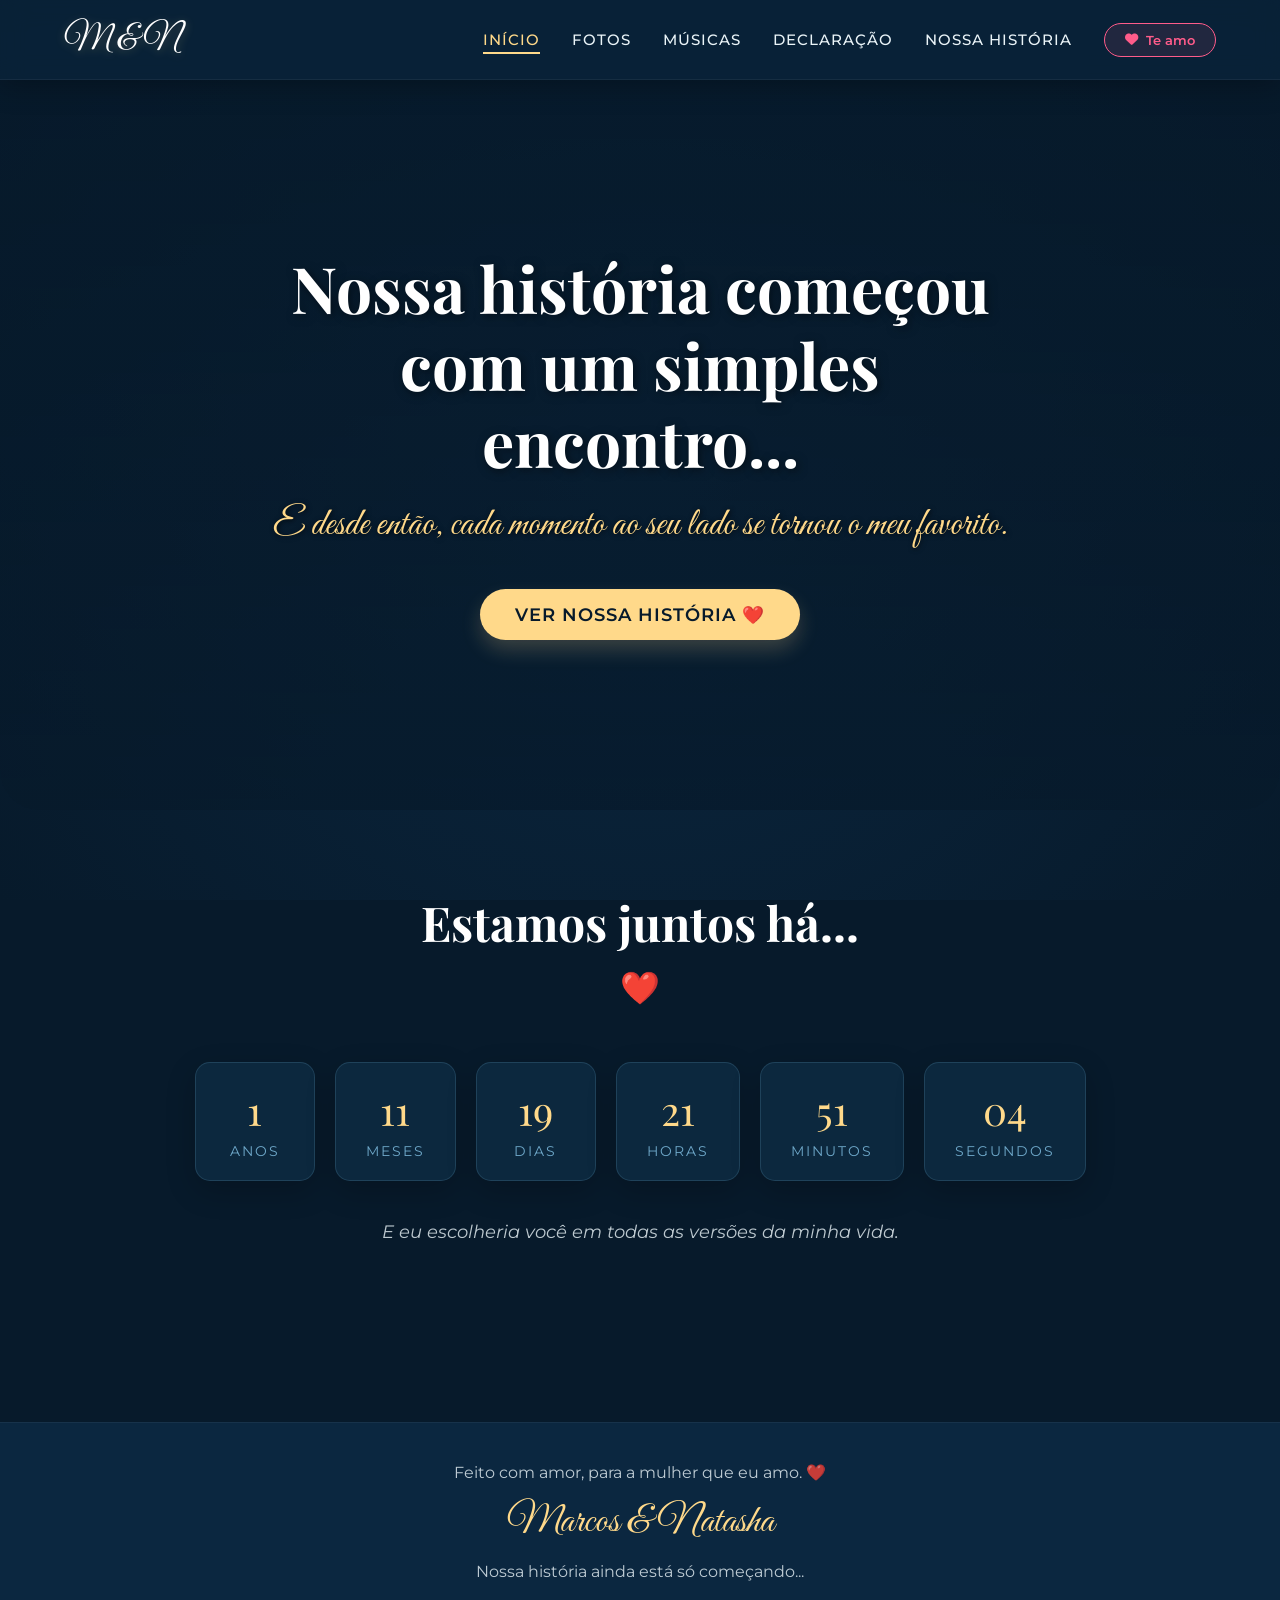
==== projeto_pessoal/index.html @ 0ad1b9a9 "projeto pessoal" ====
<!DOCTYPE html>
<html lang="pt-BR">
<head>
    <meta charset="UTF-8">
    <meta name="viewport" content="width=device-width, initial-scale=1.0">
    <title>Para Natasha, com amor ❤️</title>
    
    <!-- Google Fonts -->
    <link rel="preconnect" href="https://fonts.googleapis.com">
    <link rel="preconnect" href="https://fonts.gstatic.com" crossorigin>
    <link href="https://fonts.googleapis.com/css2?family=Great+Vibes&family=Montserrat:wght@300;400;500;600&family=Playfair+Display:ital,wght@0,400;0,600;0,700;1,400&display=swap" rel="stylesheet">
    
    <!-- Font Awesome -->
    <link rel="stylesheet" href="https://cdnjs.cloudflare.com/ajax/libs/font-awesome/6.4.0/css/all.min.css">

    <style>
        /* ==================== VARIÁVEIS DE CORES ==================== */
        :root {
            --azul-profundo: #071A2B;
            --azul-noite: #0B2740;
            --azul-romantico: #163F5C;
            --azul-claro: #6FA8C9;
            --azul-brilho: #A8D8F0;
            --branco: #FFFFFF;
            --branco-suave: #EAF4F8;
            --rosa-coracao: #FF5C8A;
            --dourado: #FFD98A;
            
            --font-title: 'Playfair Display', serif;
            --font-text: 'Montserrat', sans-serif;
            --font-cursive: 'Great Vibes', cursive;
        }

        /* ==================== RESET GLOBAL ==================== */
        * {
            margin: 0;
            padding: 0;
            box-sizing: border-box;
        }

        body {
            background-color: var(--azul-profundo);
            color: var(--branco-suave);
            font-family: var(--font-text);
            overflow-x: hidden;
            position: relative;
        }

        /* ==================== BACKGROUND ANIMADO ==================== */
        #animated-background {
            position: fixed;
            top: 0;
            left: 0;
            width: 100vw;
            height: 100vh;
            z-index: -1;
            background: radial-gradient(circle at center, var(--azul-noite) 0%, var(--azul-profundo) 100%);
            overflow: hidden;
        }

        .particle, .floating-heart {
            position: absolute;
            bottom: -10vh;
            pointer-events: none;
            opacity: 0;
        }

        .particle {
            background: var(--azul-brilho);
            border-radius: 50%;
            animation: floatUp infinite linear;
        }

        .floating-heart {
            color: var(--rosa-coracao);
            animation: floatHeart infinite ease-in;
            font-size: 1rem;
            filter: drop-shadow(0 0 5px rgba(255, 92, 138, 0.5));
        }

        @keyframes floatUp {
            0% { transform: translateY(0); opacity: 0; }
            10% { opacity: 0.8; }
            90% { opacity: 0.5; }
            100% { transform: translateY(-110vh); opacity: 0; }
        }

        @keyframes floatHeart {
            0% { transform: translateY(0) scale(0.8) rotate(0deg); opacity: 0; }
            20% { opacity: 0.6; }
            100% { transform: translateY(-110vh) scale(1.2) rotate(45deg); opacity: 0; }
        }

        /* ==================== HEADER & NAVEGAÇÃO ==================== */
        header {
            position: fixed;
            top: 0;
            width: 100%;
            height: 80px;
            display: flex;
            justify-content: space-between;
            align-items: center;
            padding: 0 5%;
            background: rgba(11, 39, 64, 0.6);
            backdrop-filter: blur(12px);
            -webkit-backdrop-filter: blur(12px);
            border-bottom: 1px solid rgba(255, 255, 255, 0.05);
            box-shadow: 0 4px 30px rgba(0, 0, 0, 0.3);
            z-index: 100;
            transition: all 0.3s ease;
        }

        .logo {
            font-family: var(--font-cursive);
            font-size: 2.2rem;
            color: var(--branco);
            cursor: pointer;
            text-shadow: 0 2px 10px rgba(255, 217, 138, 0.3);
            transition: color 0.3s ease;
        }

        .logo:hover {
            color: var(--dourado);
        }

        nav {
            display: flex;
            gap: 2rem;
            align-items: center;
        }

        nav a {
            color: var(--branco-suave);
            text-decoration: none;
            font-size: 0.95rem;
            font-weight: 500;
            text-transform: uppercase;
            letter-spacing: 1px;
            position: relative;
            cursor: pointer;
            transition: color 0.3s ease;
        }

        nav a::after {
            content: '';
            position: absolute;
            width: 0%;
            height: 2px;
            bottom: -5px;
            left: 0;
            background-color: var(--dourado);
            transition: width 0.3s ease;
        }

        nav a:hover, nav a.active {
            color: var(--dourado);
        }

        nav a:hover::after, nav a.active::after {
            width: 100%;
        }

        .btn-love {
            background: rgba(255, 92, 138, 0.1);
            border: 1px solid var(--rosa-coracao);
            color: var(--rosa-coracao);
            padding: 8px 20px;
            border-radius: 30px;
            cursor: pointer;
            font-weight: 600;
            transition: all 0.3s ease;
            font-family: var(--font-text);
            display: flex;
            align-items: center;
            gap: 8px;
        }

        .btn-love:hover {
            background: var(--rosa-coracao);
            color: var(--branco);
            box-shadow: 0 0 15px rgba(255, 92, 138, 0.5);
        }

        .menu-toggle {
            display: none;
            font-size: 1.8rem;
            color: var(--branco);
            cursor: pointer;
        }

        /* ==================== SPA SECTIONS ==================== */
        .spa-section {
            display: none;
            min-height: 100vh;
            padding-top: 80px;
            padding-bottom: 50px;
            animation: fadeIn 0.8s ease forwards;
        }

        .spa-section.active {
            display: block;
        }

        @keyframes fadeIn {
            from { opacity: 0; transform: translateY(15px); }
            to { opacity: 1; transform: translateY(0); }
        }

        /* ==================== INÍCIO (HERO) ==================== */
        .hero {
            position: relative;
            height: 90vh;
            display: flex;
            flex-direction: column;
            justify-content: center;
            align-items: center;
            text-align: center;
            padding: 0 20px;
            background-image: linear-gradient(rgba(7, 26, 43, 0.85), rgba(7, 26, 43, 0.7)), url('https://images.unsplash.com/photo-1518133910546-b6c2fb7d79e3?auto=format&fit=crop&q=80');
            background-size: cover;
            background-position: center;
            background-attachment: fixed;
            border-radius: 0 0 40px 40px;
            margin-top: -80px;
            padding-top: 80px;
        }

        .hero h1 {
            font-family: var(--font-title);
            font-size: clamp(2rem, 5vw, 4rem);
            color: var(--branco);
            margin-bottom: 20px;
            text-shadow: 2px 2px 10px rgba(0,0,0,0.5);
            max-width: 800px;
            line-height: 1.2;
        }

        .hero p {
            font-family: var(--font-cursive);
            font-size: clamp(1.5rem, 3vw, 2.5rem);
            color: var(--dourado);
            margin-bottom: 40px;
            text-shadow: 1px 1px 5px rgba(0,0,0,0.8);
        }

        .btn-primary {
            background: var(--dourado);
            color: var(--azul-profundo);
            padding: 15px 35px;
            border: none;
            border-radius: 30px;
            font-size: 1.1rem;
            font-weight: 600;
            font-family: var(--font-text);
            cursor: pointer;
            transition: all 0.3s ease;
            box-shadow: 0 10px 20px rgba(255, 217, 138, 0.2);
            text-transform: uppercase;
            letter-spacing: 1px;
        }

        .btn-primary:hover {
            transform: translateY(-3px);
            box-shadow: 0 15px 25px rgba(255, 217, 138, 0.4);
            background: #fff;
        }

        /* ==================== CONTADOR ==================== */
        .counter-section {
            padding: 80px 20px;
            text-align: center;
        }

        .section-title {
            font-family: var(--font-title);
            font-size: clamp(2rem, 4vw, 3rem);
            color: var(--branco);
            margin-bottom: 15px;
            text-align: center;
        }

        .section-subtitle {
            font-family: var(--font-cursive);
            font-size: 2rem;
            color: var(--rosa-coracao);
            text-align: center;
            margin-bottom: 50px;
        }

        .counter-container {
            display: flex;
            justify-content: center;
            flex-wrap: wrap;
            gap: 20px;
            max-width: 900px;
            margin: 0 auto 40px auto;
        }

        .counter-box {
            background: rgba(22, 63, 92, 0.4);
            border: 1px solid rgba(111, 168, 201, 0.2);
            backdrop-filter: blur(10px);
            padding: 20px 30px;
            border-radius: 15px;
            min-width: 120px;
            box-shadow: 0 10px 30px rgba(0,0,0,0.2);
            transition: transform 0.3s ease;
        }

        .counter-box:hover {
            transform: scale(1.05);
            border-color: var(--dourado);
        }

        .counter-number {
            font-family: var(--font-title);
            font-size: 2.5rem;
            color: var(--dourado);
            display: block;
            margin-bottom: 5px;
        }

        .counter-label {
            font-size: 0.85rem;
            text-transform: uppercase;
            letter-spacing: 2px;
            color: var(--azul-claro);
        }

        .counter-msg {
            font-style: italic;
            font-size: 1.1rem;
            color: var(--branco-suave);
            opacity: 0.8;
        }

        /* ==================== GALERIA DE FOTOS ==================== */
        .gallery-container {
            max-width: 1200px;
            margin: 0 auto;
            padding: 0 20px;
            display: grid;
            grid-template-columns: repeat(auto-fill, minmax(280px, 1fr));
            gap: 25px;
        }

        .gallery-item {
            position: relative;
            border-radius: 15px;
            overflow: hidden;
            cursor: pointer;
            box-shadow: 0 10px 20px rgba(0,0,0,0.3);
            aspect-ratio: 4/5;
        }

        .gallery-item img {
            width: 100%;
            height: 100%;
            object-fit: cover;
            transition: transform 0.6s ease;
        }

        .gallery-overlay {
            position: absolute;
            top: 0;
            left: 0;
            width: 100%;
            height: 100%;
            background: linear-gradient(to top, rgba(7, 26, 43, 0.9), transparent);
            display: flex;
            align-items: flex-end;
            padding: 20px;
            opacity: 0;
            transition: opacity 0.4s ease;
        }

        .gallery-item:hover img {
            transform: scale(1.1);
        }

        .gallery-item:hover .gallery-overlay {
            opacity: 1;
        }
        
        .gallery-overlay p {
            font-family: var(--font-cursive);
            font-size: 1.8rem;
            color: var(--branco);
            text-shadow: 1px 1px 3px rgba(0,0,0,0.8);
        }

        /* ==================== LIGHTBOX ==================== */
        .lightbox {
            display: none;
            position: fixed;
            top: 0; left: 0; width: 100%; height: 100%;
            background: rgba(7, 26, 43, 0.95);
            z-index: 1000;
            justify-content: center;
            align-items: center;
            flex-direction: column;
            backdrop-filter: blur(10px);
        }

        .lightbox.active {
            display: flex;
            animation: fadeIn 0.3s ease;
        }

        .lightbox img {
            max-width: 90%;
            max-height: 75vh;
            border-radius: 10px;
            box-shadow: 0 0 50px rgba(0,0,0,0.5);
            border: 2px solid rgba(255,255,255,0.1);
        }

        .lightbox-caption {
            font-family: var(--font-cursive);
            font-size: 2.2rem;
            color: var(--dourado);
            margin-top: 20px;
            text-align: center;
        }

        .lightbox-close {
            position: absolute;
            top: 30px; right: 40px;
            font-size: 2rem;
            color: var(--branco);
            cursor: pointer;
            transition: color 0.3s;
        }

        .lightbox-close:hover { color: var(--rosa-coracao); }

        .lightbox-nav {
            position: absolute;
            top: 50%;
            transform: translateY(-50%);
            font-size: 2.5rem;
            color: rgba(255,255,255,0.5);
            cursor: pointer;
            transition: color 0.3s;
        }

        .lightbox-nav:hover { color: var(--branco); }
        .lightbox-prev { left: 40px; }
        .lightbox-next { right: 40px; }

        /* ==================== MÚSICAS ==================== */
        .music-container {
            max-width: 1000px;
            margin: 0 auto;
            padding: 0 20px;
            display: grid;
            grid-template-columns: repeat(auto-fit, minmax(300px, 1fr));
            gap: 30px;
        }

        .music-card {
            background: rgba(22, 63, 92, 0.3);
            border-radius: 20px;
            padding: 20px;
            display: flex;
            flex-direction: column;
            align-items: center;
            text-align: center;
            border: 1px solid rgba(255,255,255,0.05);
            transition: transform 0.3s, box-shadow 0.3s;
        }

        .music-card:hover {
            transform: translateY(-5px);
            box-shadow: 0 15px 30px rgba(0,0,0,0.3);
            border-color: rgba(111, 168, 201, 0.3);
        }

        .music-card.highlight {
            border: 1px solid var(--dourado);
            background: linear-gradient(145deg, rgba(22, 63, 92, 0.5), rgba(7, 26, 43, 0.8));
            transform: scale(1.02);
        }

        .music-card.highlight:hover {
            transform: scale(1.05);
            box-shadow: 0 15px 40px rgba(255, 217, 138, 0.15);
        }

        .music-cover {
            width: 150px;
            height: 150px;
            border-radius: 50%;
            object-fit: cover;
            margin-bottom: 20px;
            box-shadow: 0 10px 20px rgba(0,0,0,0.4);
            border: 4px solid var(--azul-noite);
            animation: rotateSlow 15s linear infinite;
            animation-play-state: paused;
        }

        .music-card.playing .music-cover {
            animation-play-state: running;
            border-color: var(--rosa-coracao);
        }

        @keyframes rotateSlow { 100% { transform: rotate(360deg); } }

        .music-title { font-family: var(--font-title); font-size: 1.3rem; margin-bottom: 5px; }
        .music-artist { color: var(--azul-claro); font-size: 0.9rem; margin-bottom: 15px; }
        .music-msg { font-size: 0.9rem; font-style: italic; opacity: 0.8; margin-bottom: 20px; line-height: 1.5; }

        .player-controls {
            display: flex;
            align-items: center;
            gap: 15px;
            width: 100%;
        }

        .btn-play {
            background: var(--dourado);
            color: var(--azul-profundo);
            width: 40px; height: 40px;
            border-radius: 50%;
            display: flex; justify-content: center; align-items: center;
            border: none; cursor: pointer;
            transition: transform 0.2s;
        }
        .btn-play:hover { transform: scale(1.1); }

        .progress-bar {
            flex-grow: 1;
            height: 4px;
            background: rgba(255,255,255,0.1);
            border-radius: 2px;
            position: relative;
            overflow: hidden;
        }

        .progress {
            position: absolute;
            top: 0; left: 0; height: 100%;
            background: var(--dourado);
            width: 0%;
            transition: width 0.1s linear;
        }

        /* ==================== DECLARAÇÃO ==================== */
        .declaration-container {
            max-width: 800px;
            margin: 0 auto;
            padding: 0 20px;
            display: flex;
            flex-direction: column;
            gap: 40px;
        }

        .love-card {
            background: rgba(255, 255, 255, 0.03);
            padding: 40px;
            border-radius: 20px;
            border-left: 4px solid var(--rosa-coracao);
            box-shadow: 0 5px 15px rgba(0,0,0,0.1);
            position: relative;
        }

        .love-card i.fa-quote-left {
            position: absolute;
            top: 20px; left: 20px;
            font-size: 2rem;
            color: rgba(255, 92, 138, 0.1);
        }

        .love-card p {
            font-size: 1.1rem;
            line-height: 1.8;
            margin-bottom: 15px;
            position: relative;
            z-index: 1;
        }

        .main-declaration {
            text-align: center;
            padding: 60px 20px;
            background: radial-gradient(circle at center, rgba(22, 63, 92, 0.5) 0%, transparent 70%);
            border-radius: 20px;
            margin-top: 40px;
        }

        .main-declaration p {
            font-family: var(--font-title);
            font-size: clamp(1.5rem, 3vw, 2.2rem);
            color: var(--dourado);
            line-height: 1.5;
            font-style: italic;
        }

        .surprise-container {
            text-align: center;
            margin-top: 60px;
        }

        /* ==================== NOSSA HISTÓRIA (TIMELINE) ==================== */
        .timeline {
            position: relative;
            max-width: 900px;
            margin: 0 auto;
            padding: 40px 20px;
        }

        .timeline::after {
            content: '';
            position: absolute;
            width: 2px;
            background: rgba(111, 168, 201, 0.3);
            top: 0; bottom: 0; left: 50%;
            margin-left: -1px;
        }

        .timeline-item {
            padding: 10px 40px;
            position: relative;
            width: 50%;
            opacity: 0;
            transform: translateY(30px);
            transition: all 0.6s ease;
        }

        .timeline-item.show {
            opacity: 1;
            transform: translateY(0);
        }

        .timeline-item::after {
            content: '❤️';
            position: absolute;
            width: 30px; height: 30px;
            right: -15px;
            background: var(--azul-noite);
            border: 2px solid var(--rosa-coracao);
            top: 20px;
            border-radius: 50%;
            z-index: 1;
            display: flex;
            justify-content: center;
            align-items: center;
            font-size: 12px;
        }

        .timeline-left { left: 0; text-align: right; }
        .timeline-right { left: 50%; }
        .timeline-right::after { left: -15px; }

        .timeline-content {
            padding: 20px;
            background: rgba(22, 63, 92, 0.3);
            border-radius: 15px;
            border: 1px solid rgba(255,255,255,0.05);
            display: inline-block;
            width: 100%;
        }

        .timeline-date {
            color: var(--dourado);
            font-weight: 600;
            margin-bottom: 10px;
            font-size: 0.9rem;
            letter-spacing: 1px;
        }

        .timeline-img {
            width: 100%;
            border-radius: 10px;
            margin-bottom: 15px;
            height: 200px;
            object-fit: cover;
        }

        .timeline-title { font-family: var(--font-title); font-size: 1.5rem; margin-bottom: 10px; }
        .timeline-text { font-size: 0.95rem; line-height: 1.6; opacity: 0.9; }

        /* ==================== SURPRESA MODAL ==================== */
        #surprise-modal {
            display: none;
            position: fixed;
            top: 0; left: 0; width: 100vw; height: 100vh;
            background: rgba(7, 26, 43, 0.98);
            z-index: 2000;
            justify-content: center; align-items: center;
            text-align: center;
            padding: 20px;
            flex-direction: column;
        }

        .surprise-msg {
            font-family: var(--font-title);
            font-size: clamp(1.8rem, 4vw, 3rem);
            color: var(--branco);
            line-height: 1.4;
            max-width: 800px;
            margin-bottom: 40px;
            opacity: 0;
            transform: scale(0.9);
            transition: all 1s ease;
        }

        #surprise-modal.active { display: flex; }
        #surprise-modal.active .surprise-msg { opacity: 1; transform: scale(1); }

        /* ==================== FOOTER ==================== */
        footer {
            text-align: center;
            padding: 40px 20px;
            background: var(--azul-noite);
            border-top: 1px solid rgba(255,255,255,0.05);
            margin-top: 50px;
        }

        footer p { margin-bottom: 10px; opacity: 0.8; }
        .footer-names {
            font-family: var(--font-cursive);
            font-size: 2.5rem;
            color: var(--dourado);
            margin: 15px 0;
        }

        /* ==================== RESPONSIVIDADE ==================== */
        @media (max-width: 768px) {
            header { padding: 0 20px; }
            .menu-toggle { display: block; }
            nav {
                position: fixed;
                top: 80px; left: -100%;
                width: 100%; height: calc(100vh - 80px);
                background: rgba(7, 26, 43, 0.95);
                backdrop-filter: blur(15px);
                flex-direction: column;
                justify-content: center;
                gap: 30px;
                transition: left 0.4s ease;
            }
            nav.open { left: 0; }
            nav a { font-size: 1.2rem; }
            .btn-love { display: none; }
            
            .timeline::after { left: 31px; }
            .timeline-item { width: 100%; padding-left: 70px; padding-right: 0; }
            .timeline-left { text-align: left; }
            .timeline-right { left: 0; }
            .timeline-item::after { left: 16px; top: 15px; }
            .timeline-right::after { left: 16px; }
            
            .lightbox-nav { display: none; }
        }
    </style>
</head>
<body>

    <!-- BACKGROUND ANIMADO -->
    <div id="animated-background"></div>

    <!-- HEADER -->
    <header>
        <div class="logo" onclick="navigate('inicio')">M & N</div>
        <div class="menu-toggle" id="mobile-menu-btn"><i class="fas fa-bars"></i></div>
        <nav id="nav-menu">
            <a onclick="navigate('inicio')" class="active" data-target="inicio">Início</a>
            <a onclick="navigate('fotos')" data-target="fotos">Fotos</a>
            <a onclick="navigate('musicas')" data-target="musicas">Músicas</a>
            <a onclick="navigate('declaracao')" data-target="declaracao">Declaração</a>
            <a onclick="navigate('historia')" data-target="historia">Nossa História</a>
            <button class="btn-love" onclick="createHeartRain()"><i class="fas fa-heart"></i> Te amo</button>
        </nav>
    </header>

    <!-- MAIN CONTENT (SPA) -->
    <main>
        <!-- SEÇÃO: INÍCIO -->
        <section id="inicio" class="spa-section active">
            <div class="hero">
                <h1>Nossa história começou com um simples encontro...</h1>
                <p>E desde então, cada momento ao seu lado se tornou o meu favorito.</p>
                <button class="btn-primary" onclick="navigate('historia')">Ver nossa história ❤️</button>
            </div>

            <div class="counter-section">
                <h2 class="section-title">Estamos juntos há...</h2>
                <div class="section-subtitle">❤️</div>
                
                <div class="counter-container">
                    <div class="counter-box">
                        <span class="counter-number" id="c-anos">0</span>
                        <span class="counter-label">Anos</span>
                    </div>
                    <div class="counter-box">
                        <span class="counter-number" id="c-meses">0</span>
                        <span class="counter-label">Meses</span>
                    </div>
                    <div class="counter-box">
                        <span class="counter-number" id="c-dias">0</span>
                        <span class="counter-label">Dias</span>
                    </div>
                    <div class="counter-box">
                        <span class="counter-number" id="c-horas">00</span>
                        <span class="counter-label">Horas</span>
                    </div>
                    <div class="counter-box">
                        <span class="counter-number" id="c-minutos">00</span>
                        <span class="counter-label">Minutos</span>
                    </div>
                    <div class="counter-box">
                        <span class="counter-number" id="c-segundos">00</span>
                        <span class="counter-label">Segundos</span>
                    </div>
                </div>
                <p class="counter-msg">E eu escolheria você em todas as versões da minha vida.</p>
            </div>
        </section>

        <!-- SEÇÃO: FOTOS -->
        <section id="fotos" class="spa-section">
            <h2 class="section-title">Nossos momentos</h2>
            <div class="section-subtitle">Você em cada detalhe</div>
            <div class="gallery-container" id="gallery-grid">
                <!-- Gerado via JavaScript -->
            </div>
        </section>

        <!-- SEÇÃO: MÚSICAS -->
        <section id="musicas" class="spa-section">
            <h2 class="section-title">Trilha sonora da nossa história</h2>
            <div class="section-subtitle">Músicas que lembram você</div>
            <div class="music-container" id="music-grid">
                <!-- Gerado via JavaScript -->
            </div>
        </section>

        <!-- SEÇÃO: DECLARAÇÃO -->
        <section id="declaracao" class="spa-section">
            <h2 class="section-title">Para o amor da minha vida</h2>
            <div class="section-subtitle">O que eu sinto por você</div>
            
            <div class="declaration-container" id="declaration-list">
                <!-- Gerado via JS -->
            </div>

            <div class="main-declaration typewriter-container">
                <p>Natasha, eu escolheria você de novo. Em qualquer lugar, em qualquer vida e em qualquer versão da nossa história.</p>
            </div>

            <div class="surprise-container">
                <button class="btn-primary" onclick="showSurprise()">Tenho uma coisa para te dizer...</button>
            </div>
        </section>

        <!-- SEÇÃO: HISTÓRIA -->
        <section id="historia" class="spa-section">
            <h2 class="section-title">Como chegamos até aqui</h2>
            <div class="section-subtitle">Nossa linha do tempo</div>
            
            <div class="timeline" id="timeline-container">
                <!-- Gerado via JavaScript -->
            </div>
        </section>
    </main>

    <!-- FOOTER -->
    <footer>
        <p>Feito com amor, para a mulher que eu amo. ❤️</p>
        <div class="footer-names">Marcos & Natasha</div>
        <p>Nossa história ainda está só começando...</p>
    </footer>

    <!-- LIGHTBOX PARA FOTOS -->
    <div class="lightbox" id="photo-lightbox">
        <i class="fas fa-times lightbox-close" onclick="closeLightbox()"></i>
        <i class="fas fa-chevron-left lightbox-nav lightbox-prev" onclick="prevPhoto()"></i>
        <img id="lightbox-img" src="" alt="Nossa foto">
        <p class="lightbox-caption" id="lightbox-caption"></p>
        <i class="fas fa-chevron-right lightbox-nav lightbox-next" onclick="nextPhoto()"></i>
    </div>

    <!-- MODAL SURPRESA -->
    <div id="surprise-modal">
        <div class="surprise-msg">
            "Eu te amo. Mais do que consigo colocar em palavras, mais do que consigo demonstrar todos os dias e mais do que você provavelmente imagina. Obrigado por ser minha pessoa."
        </div>
        <button class="btn-primary" style="margin-top: 30px;" onclick="closeSurprise()">Eu te amo também ❤️</button>
    </div>

    <!-- JAVASCRIPT GERAL -->
    <script>
        /* =========================================================
           CONFIGURAÇÕES E DADOS DO CASAL
           ========================================================= */
        const DATA_INICIO = "2024-12-16T00:00:00";

        // Array de Fotos
        const fotos = [
            {
                imagem: "ft9.jpg",
                legenda: "Seu sorriso é meu lugar favorito."
            },
            {
                imagem: "f10.jpg",
                legenda: "Nosso primeiro momento inesquecível..."
            },
            {
                imagem: "ft1.jpg",
                legenda: "Até quando você é teimosa, eu te escolho."
            },
            {
                imagem: "ft11.jpg",
                legenda: "Você transforma dias comuns em especiais."
            },
            {
                imagem: "ft6.jpg",
                legenda: "Eu amo quando você fica brava comigo."
            },
            {
                imagem: "ft10.jpg",
                legenda: "Minha melhor companhia."
            }
        ];

        // Array de Músicas
        const musicas = [
            {
                titulo: "Beija-Flor",
                artista: "João Gomes",
                capa: "https://images.unsplash.com/photo-1470225620780-dba8ba36b745?auto=format&fit=crop&q=80",
                mensagem: "A música principal da nossa história. Toda vez que toca, eu lembro de você.",
                destaque: true,
                audioUrl: ""
            },
            {
                titulo: "Perfect",
                artista: "Ed Sheeran",
                capa: "https://images.unsplash.com/photo-1514525253161-7a46d19cd819?auto=format&fit=crop&q=80",
                mensagem: "Porque você é perfeita pra mim, com todos os seus detalhes.",
                destaque: false,
                audioUrl: ""
            },
            {
                titulo: "Yellow",
                artista: "Coldplay",
                capa: "https://images.unsplash.com/photo-1506157786151-b8491531f063?auto=format&fit=crop&q=80",
                mensagem: "Olhe para as estrelas, veja como elas brilham por você.",
                destaque: false,
                audioUrl: ""
            }
        ];

        // Mensagens da Declaração
        const declaracoes = [
            "Eu quero te agradecer por existir na minha vida. Antes de você chegar, eu não sabia que a vida poderia ser tão leve e que um abraço poderia curar tantas coisas.",
            "Eu amo o seu jeito. Amo suas manias, a forma como você ri das minhas piadas ruins e até a sua teimosia, porque tudo isso faz você ser exatamente quem você é.",
            "Nós já passamos por alguns momentos difíceis, e a forma como superamos juntos me dá a certeza absoluta de que você é a mulher da minha vida.",
            "A verdade é que qualquer lugar do mundo se torna o meu lugar favorito se você estiver do meu lado. A saudade que eu sinto de você não tem tamanho."
        ];

        // Timeline (Nossa História)
        const historia = [
            {
                data: "16 de Dezembro de 2024",
                titulo: "O começo de nós ❤️",
                texto: "O dia em que decidimos que caminharíamos juntos. O frio na barriga, os sorrisos tímidos e a certeza de que algo especial estava começando.",
                imagem: "https://images.unsplash.com/photo-1516589178581-6cd785328228?auto=format&fit=crop&q=80"
            },
            {
                data: "Nosso primeiro encontro inesquecível",
                titulo: "Aquele dia perfeito",
                texto: "As horas pareciam minutos. Eu só sabia que não queria que aquele dia acabasse.",
                imagem: "https://images.unsplash.com/photo-1529333166437-7750a6dd5a70?auto=format&fit=crop&q=80"
            },
            {
                data: "Hoje",
                titulo: "Construindo o futuro",
                texto: "Cada dia ao seu lado é uma página nova e linda da nossa história. E eu mal posso esperar por todos os capítulos que ainda vamos escrever.",
                imagem: "https://images.unsplash.com/photo-1499209974431-9dddcece7f88?auto=format&fit=crop&q=80"
            }
        ];

        /* =========================================================
           LÓGICA DO SISTEMA
           ========================================================= */

        function navigate(targetId) {
            document.querySelectorAll('nav a').forEach(a => a.classList.remove('active'));
            const activeLink = document.querySelector(`nav a[data-target="${targetId}"]`);
            if(activeLink) activeLink.classList.add('active');

            const sections = document.querySelectorAll('.spa-section');
            sections.forEach(sec => {
                sec.classList.remove('active');
            });

            const targetSection = document.getElementById(targetId);
            targetSection.classList.add('active');
            window.scrollTo({ top: 0, behavior: 'smooth' });

            const nav = document.getElementById('nav-menu');
            if(nav.classList.contains('open')) {
                nav.classList.remove('open');
            }
        }

        document.getElementById('mobile-menu-btn').addEventListener('click', () => {
            document.getElementById('nav-menu').classList.toggle('open');
        });

        function createBackgroundParticles() {
            const bg = document.getElementById('animated-background');
            const numParticles = window.innerWidth > 768 ? 40 : 20;

            for(let i=0; i<numParticles; i++) {
                let el = document.createElement('div');
                if(Math.random() > 0.7) {
                    el.className = 'floating-heart fas fa-heart';
                } else {
                    el.className = 'particle';
                    let size = Math.random() * 4 + 2;
                    el.style.width = size + 'px';
                    el.style.height = size + 'px';
                }
                
                el.style.left = Math.random() * 100 + 'vw';
                el.style.animationDuration = (Math.random() * 15 + 10) + 's';
                el.style.animationDelay = (Math.random() * 10) + 's';
                bg.appendChild(el);
            }
        }
        createBackgroundParticles();

        function updateCounter() {
            const start = new Date(DATA_INICIO);
            const now = new Date();
            
            if (now < start) return;

            let years = now.getFullYear() - start.getFullYear();
            let months = now.getMonth() - start.getMonth();
            let days = now.getDate() - start.getDate();
            let hours = now.getHours() - start.getHours();
            let minutes = now.getMinutes() - start.getMinutes();
            let seconds = now.getSeconds() - start.getSeconds();

            if (seconds < 0) { seconds += 60; minutes--; }
            if (minutes < 0) { minutes += 60; hours--; }
            if (hours < 0) { hours += 24; days--; }
            if (days < 0) {
                const prevMonth = new Date(now.getFullYear(), now.getMonth(), 0).getDate();
                days += prevMonth;
                months--;
            }
            if (months < 0) { months += 12; years--; }

            document.getElementById('c-anos').innerText = years;
            document.getElementById('c-meses').innerText = months;
            document.getElementById('c-dias').innerText = days;
            document.getElementById('c-horas').innerText = hours.toString().padStart(2, '0');
            document.getElementById('c-minutos').innerText = minutes.toString().padStart(2, '0');
            document.getElementById('c-segundos').innerText = seconds.toString().padStart(2, '0');
        }
        setInterval(updateCounter, 1000);
        updateCounter();

        const galleryGrid = document.getElementById('gallery-grid');
        let currentPhotoIndex = 0;

        fotos.forEach((foto, index) => {
            const item = document.createElement('div');
            item.className = 'gallery-item';
            item.innerHTML = `
                <img src="${foto.imagem}" alt="Nossa foto" loading="lazy">
                <div class="gallery-overlay">
                    <p><i class="fas fa-heart"></i></p>
                </div>
            `;
            item.onclick = () => openLightbox(index);
            galleryGrid.appendChild(item);
        });

        const lightbox = document.getElementById('photo-lightbox');
        const lbImg = document.getElementById('lightbox-img');
        const lbCaption = document.getElementById('lightbox-caption');

        function openLightbox(index) {
            currentPhotoIndex = index;
            updateLightboxInfo();
            lightbox.classList.add('active');
        }
        function closeLightbox() {
            lightbox.classList.remove('active');
        }
        function nextPhoto() {
            currentPhotoIndex = (currentPhotoIndex + 1) % fotos.length;
            updateLightboxInfo();
        }
        function prevPhoto() {
            currentPhotoIndex = (currentPhotoIndex - 1 + fotos.length) % fotos.length;
            updateLightboxInfo();
        }
        function updateLightboxInfo() {
            lbImg.src = fotos[currentPhotoIndex].imagem;
            lbCaption.innerText = fotos[currentPhotoIndex].legenda;
        }

        const musicGrid = document.getElementById('music-grid');
        musicas.forEach((m, index) => {
            const card = document.createElement('div');
            card.className = `music-card ${m.destaque ? 'highlight' : ''}`;
            card.innerHTML = `
                <img src="${m.capa}" class="music-cover" id="cover-${index}">
                <div class="music-title">${m.titulo} ${m.destaque ? '⭐' : ''}</div>
                <div class="music-artist">${m.artista}</div>
                <div class="music-msg">"${m.mensagem}"</div>
                <div class="player-controls">
                    <button class="btn-play" onclick="togglePlay(this, ${index})"><i class="fas fa-play"></i></button>
                    <div class="progress-bar">
                        <div class="progress" id="prog-${index}"></div>
                    </div>
                </div>
            `;
            musicGrid.appendChild(card);
        });

        let playingIntervals = {};
        function togglePlay(btn, index) {
            const card = btn.closest('.music-card');
            const icon = btn.querySelector('i');
            const isPlaying = card.classList.contains('playing');
            const progress = document.getElementById(`prog-${index}`);

            document.querySelectorAll('.music-card').forEach(c => {
                c.classList.remove('playing');
                c.querySelector('.btn-play i').className = 'fas fa-play';
            });
            Object.keys(playingIntervals).forEach(k => clearInterval(playingIntervals[k]));

            if(!isPlaying) {
                card.classList.add('playing');
                icon.className = 'fas fa-pause';
                
                let w = parseInt(progress.style.width || 0);
                playingIntervals[index] = setInterval(() => {
                    w += 1;
                    if(w > 100) w = 0;
                    progress.style.width = w + '%';
                }, 500);
            }
        }

        const declList = document.getElementById('declaration-list');
        declaracoes.forEach((texto) => {
            const card = document.createElement('div');
            card.className = 'love-card';
            card.innerHTML = `<i class="fas fa-quote-left"></i><p>${texto}</p>`;
            declList.appendChild(card);
        });

        const timeline = document.getElementById('timeline-container');
        historia.forEach((item, index) => {
            const el = document.createElement('div');
            el.className = `timeline-item ${index % 2 === 0 ? 'timeline-left' : 'timeline-right'}`;
            el.innerHTML = `
                <div class="timeline-content">
                    <div class="timeline-date">${item.data}</div>
                    <img src="${item.imagem}" class="timeline-img" alt="Momento">
                    <div class="timeline-title">${item.titulo}</div>
                    <div class="timeline-text">${item.texto}</div>
                </div>
            `;
            timeline.appendChild(el);
        });

        const observer = new IntersectionObserver((entries) => {
            entries.forEach(entry => {
                if(entry.isIntersecting) {
                    entry.target.classList.add('show');
                }
            });
        }, { threshold: 0.1 });

        document.querySelectorAll('.timeline-item').forEach(item => {
            observer.observe(item);
        });

        function showSurprise() {
            const modal = document.getElementById('surprise-modal');
            modal.classList.add('active');
            createHeartRain(50);
        }

        function closeSurprise() {
            document.getElementById('surprise-modal').classList.remove('active');
            createHeartRain(30);
        }

        function createHeartRain(amount = 20) {
            for (let i = 0; i < amount; i++) {
                let heart = document.createElement('i');
                heart.className = 'fas fa-heart';
                heart.style.position = 'fixed';
                heart.style.color = 'var(--rosa-coracao)';
                heart.style.left = Math.random() * 100 + 'vw';
                heart.style.top = '-50px';
                heart.style.zIndex = '3000';
                heart.style.fontSize = (Math.random() * 1.5 + 0.5) + 'rem';
                heart.style.filter = 'drop-shadow(0 0 5px rgba(255,92,138,0.5))';
                heart.style.transition = 'top 3s ease-in, opacity 3s ease-out';
                
                document.body.appendChild(heart);
                
                setTimeout(() => {
                    heart.style.top = '110vh';
                    heart.style.opacity = '0';
                }, 50);

                setTimeout(() => {
                    heart.remove();
                }, 3050);
            }
        }
    </script>
</body>
</html>
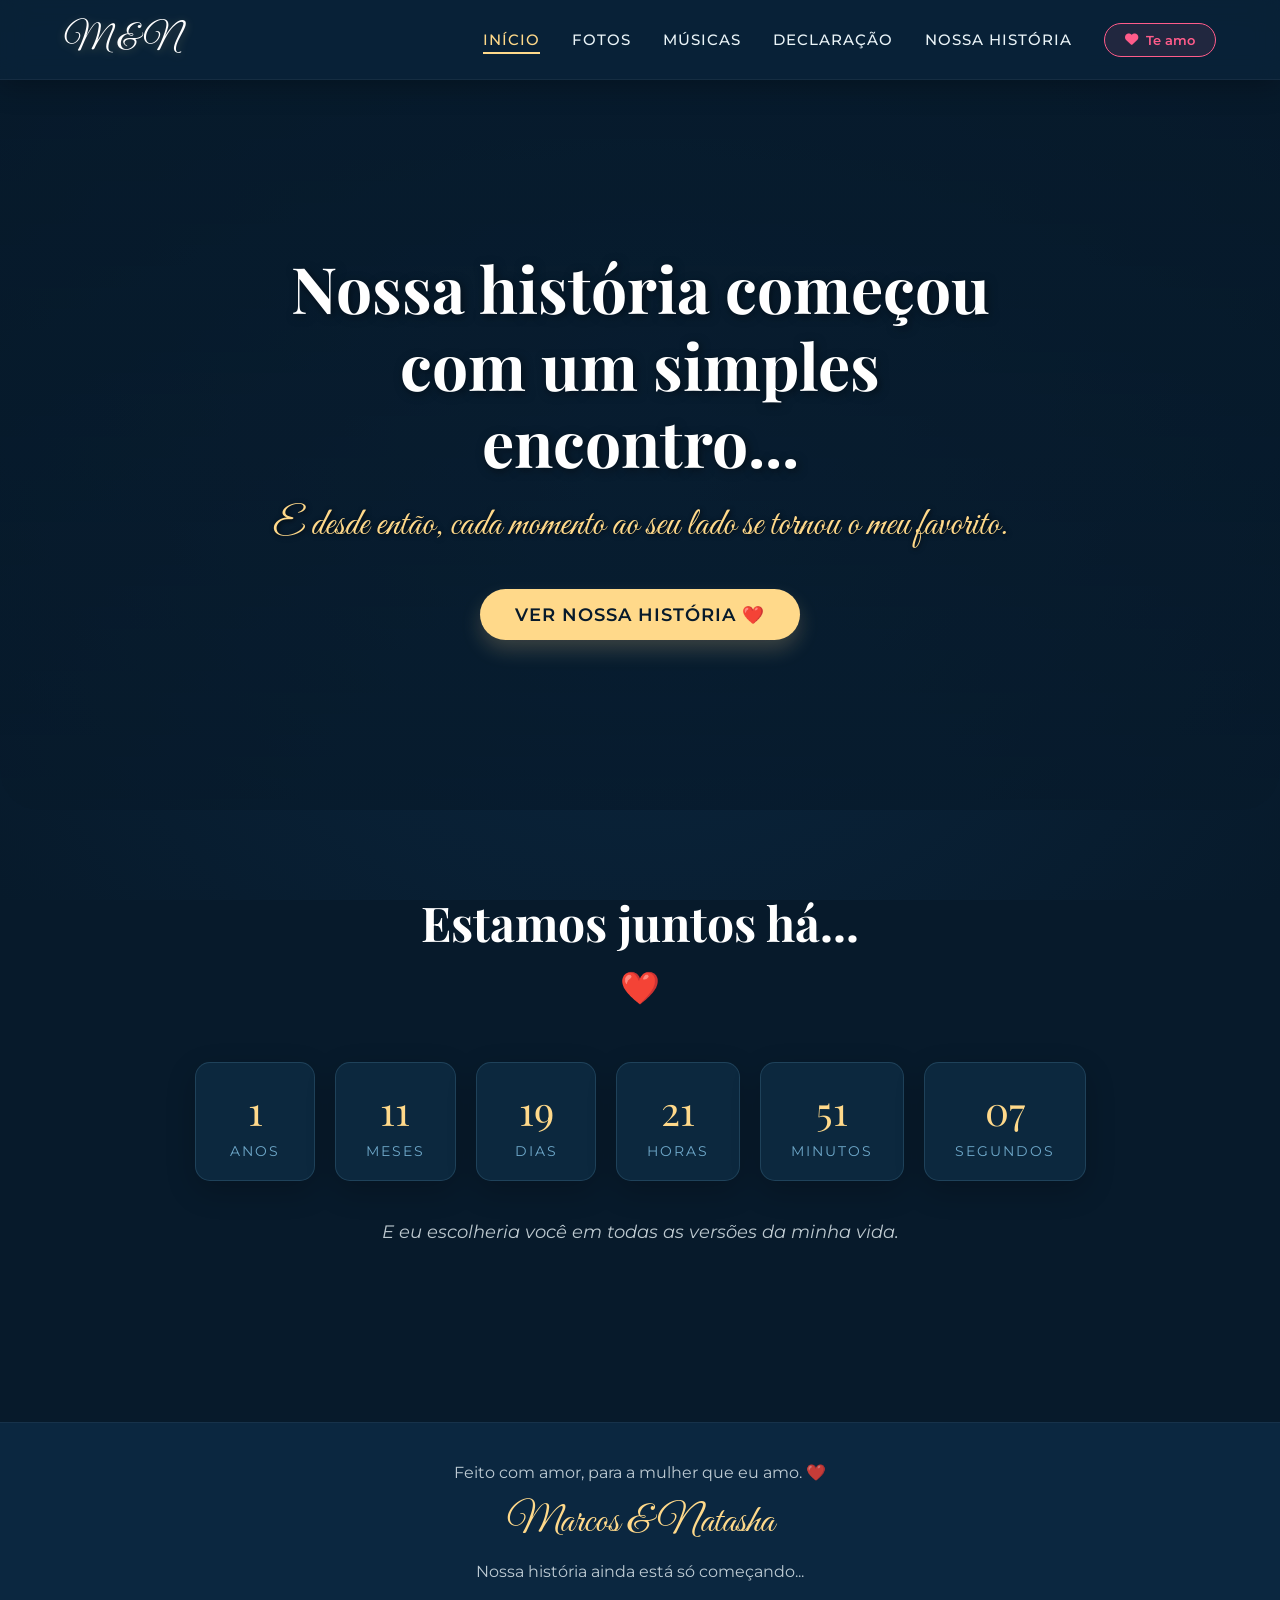
==== commit de283a21: "Atualizando projeto" ====
--- a/projeto_pessoal/index.html
+++ b/projeto_pessoal/index.html
@@ -918,7 +918,7 @@
                 legenda: "Eu amo quando você fica brava comigo."
             },
             {
-                imagem: "ft10.jpg",
+                imagem: "ft2.jpg",
                 legenda: "Minha melhor companhia."
             }
         ];
@@ -971,13 +971,13 @@
                 data: "Nosso primeiro encontro inesquecível",
                 titulo: "Aquele dia perfeito",
                 texto: "As horas pareciam minutos. Eu só sabia que não queria que aquele dia acabasse.",
-                imagem: "https://images.unsplash.com/photo-1529333166437-7750a6dd5a70?auto=format&fit=crop&q=80"
+                imagem: "img8.png"
             },
             {
                 data: "Hoje",
                 titulo: "Construindo o futuro",
                 texto: "Cada dia ao seu lado é uma página nova e linda da nossa história. E eu mal posso esperar por todos os capítulos que ainda vamos escrever.",
-                imagem: "https://images.unsplash.com/photo-1499209974431-9dddcece7f88?auto=format&fit=crop&q=80"
+                imagem: "img7.png"
             }
         ];
 
